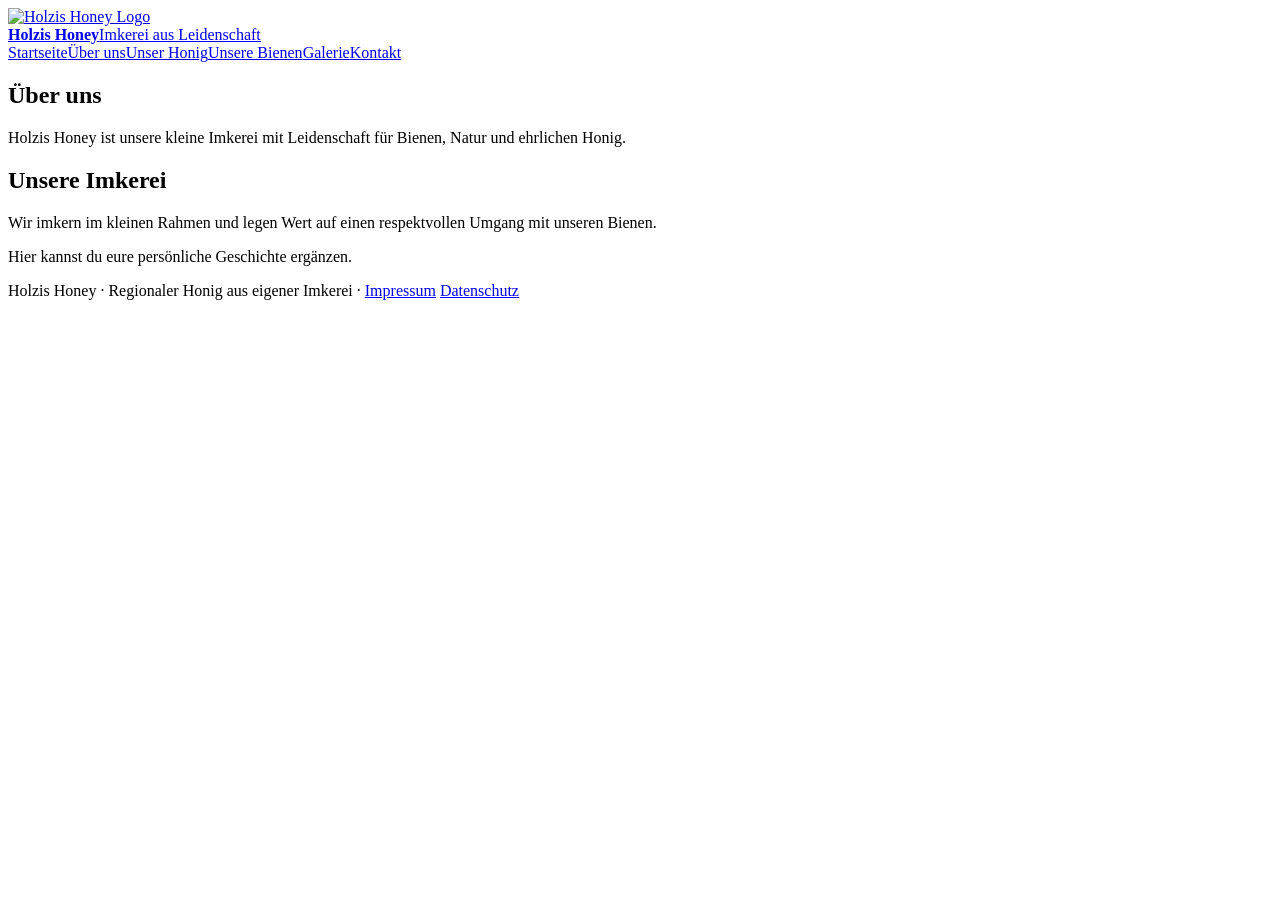
==== ueber-uns.html @ a1371056 "Add files via upload" ====
<!DOCTYPE html><html lang="de"><head><meta charset="UTF-8"><meta name="viewport" content="width=device-width, initial-scale=1.0"><title>Über uns – Holzis Honey</title><link rel="stylesheet" href="css/style.css"></head><body>
<header><a class="logo-wrap" href="index.html"><img src="bilder/logo-holzis-honey.png" alt="Holzis Honey Logo"><div class="logo-text"><strong>Holzis Honey</strong><span>Imkerei aus Leidenschaft</span></div></a><nav><a href="index.html">Startseite</a><a href="ueber-uns.html">Über uns</a><a href="honig.html">Unser Honig</a><a href="bienen.html">Unsere Bienen</a><a href="galerie.html">Galerie</a><a class="btn" href="kontakt.html">Kontakt</a></nav></header>
<section class="page-hero"><h1>Über uns</h1><p>Holzis Honey ist unsere kleine Imkerei mit Leidenschaft für Bienen, Natur und ehrlichen Honig.</p></section><section class="content-grid"><div class="content-img img-ueber"></div><div class="panel"><h2>Unsere Imkerei</h2><p>Wir imkern im kleinen Rahmen und legen Wert auf einen respektvollen Umgang mit unseren Bienen.</p><p>Hier kannst du eure persönliche Geschichte ergänzen.</p></div></section>
<footer>Holzis Honey · Regionaler Honig aus eigener Imkerei · <a href="impressum.html">Impressum</a> <a href="datenschutz.html">Datenschutz</a></footer></body></html>
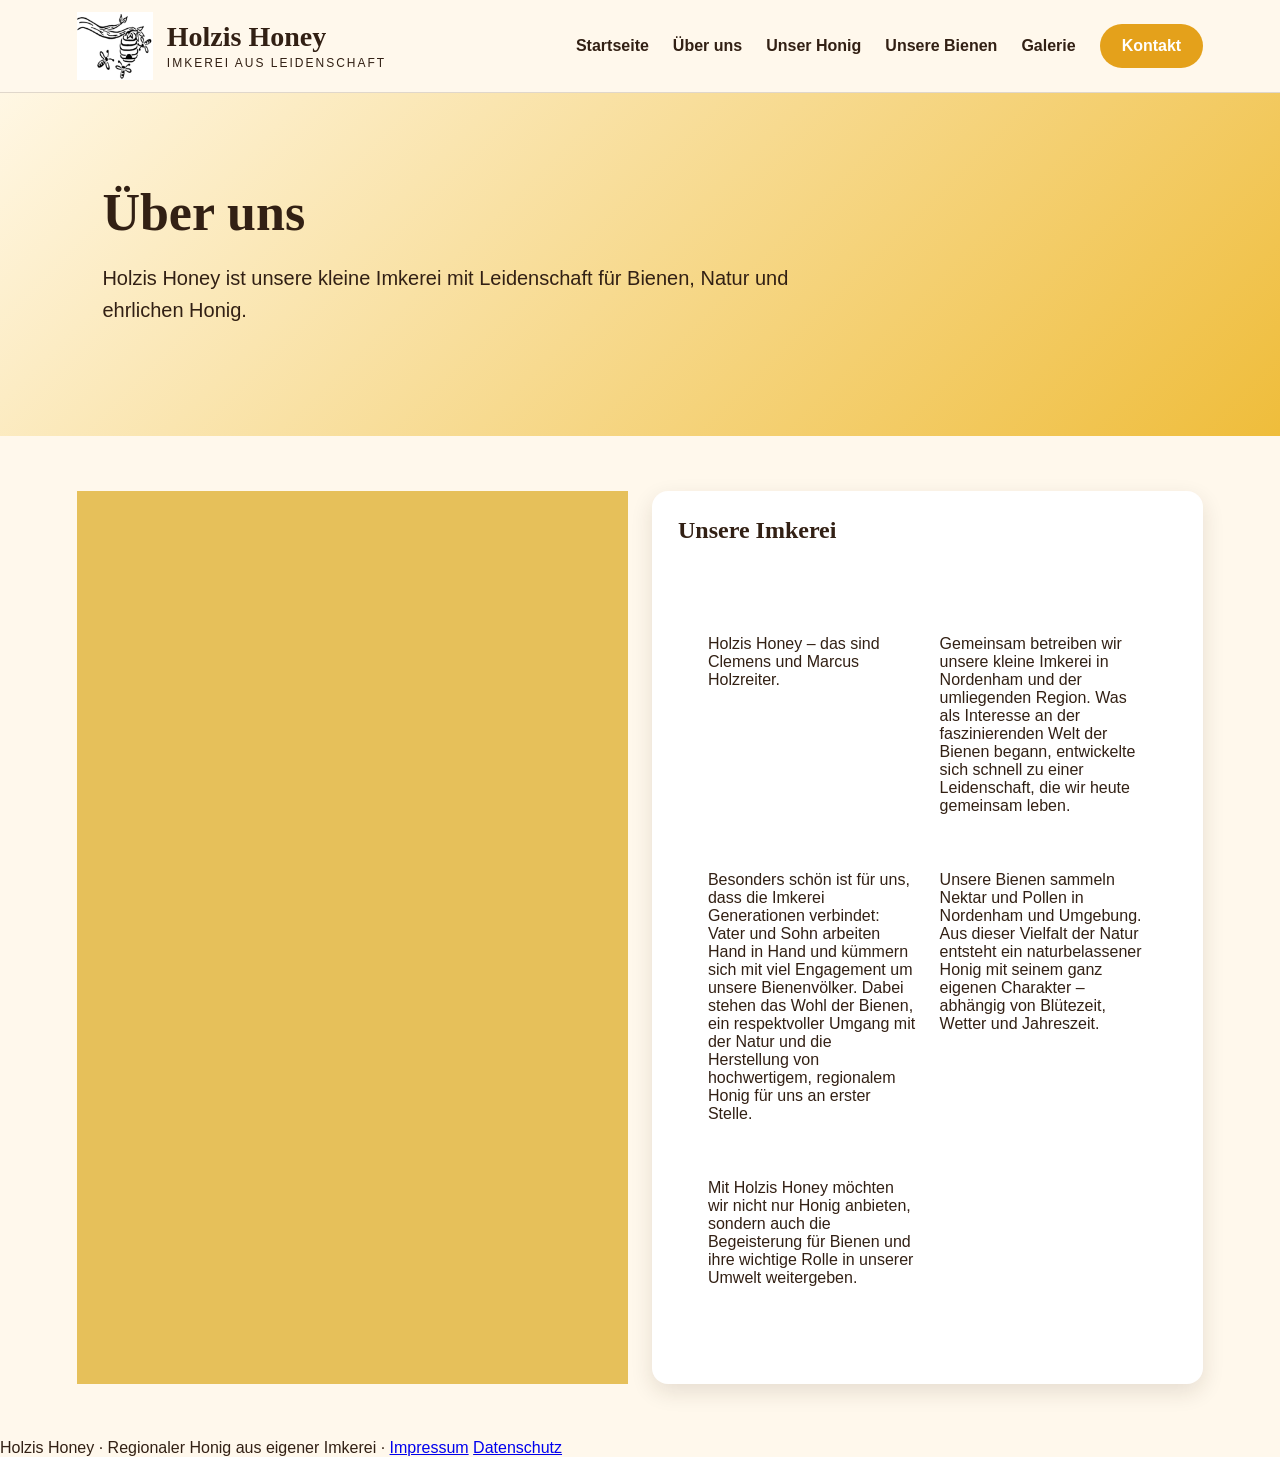
==== commit 15f8f362: "Add files via upload" ====
--- a/ueber-uns.html
+++ b/ueber-uns.html
@@ -1,4 +1,33 @@
 <!DOCTYPE html><html lang="de"><head><meta charset="UTF-8"><meta name="viewport" content="width=device-width, initial-scale=1.0"><title>Über uns – Holzis Honey</title><link rel="stylesheet" href="css/style.css"></head><body>
 <header><a class="logo-wrap" href="index.html"><img src="bilder/logo-holzis-honey.png" alt="Holzis Honey Logo"><div class="logo-text"><strong>Holzis Honey</strong><span>Imkerei aus Leidenschaft</span></div></a><nav><a href="index.html">Startseite</a><a href="ueber-uns.html">Über uns</a><a href="honig.html">Unser Honig</a><a href="bienen.html">Unsere Bienen</a><a href="galerie.html">Galerie</a><a class="btn" href="kontakt.html">Kontakt</a></nav></header>
-<section class="page-hero"><h1>Über uns</h1><p>Holzis Honey ist unsere kleine Imkerei mit Leidenschaft für Bienen, Natur und ehrlichen Honig.</p></section><section class="content-grid"><div class="content-img img-ueber"></div><div class="panel"><h2>Unsere Imkerei</h2><p>Wir imkern im kleinen Rahmen und legen Wert auf einen respektvollen Umgang mit unseren Bienen.</p><p>Hier kannst du eure persönliche Geschichte ergänzen.</p></div></section>
+<section class="page-hero"><h1>Über uns</h1><p>Holzis Honey ist unsere kleine Imkerei mit Leidenschaft für Bienen, Natur und ehrlichen Honig.</p></section><section class="content-grid"><div class="content-img img-ueber"></div><div class="panel"><h2>Unsere Imkerei</h2><section class="content-grid">
+    <p>
+      Holzis Honey – das sind Clemens und Marcus Holzreiter.
+    </p>
+
+    <p>
+      Gemeinsam betreiben wir unsere kleine Imkerei in Nordenham und der umliegenden Region.
+      Was als Interesse an der faszinierenden Welt der Bienen begann, entwickelte sich schnell
+      zu einer Leidenschaft, die wir heute gemeinsam leben.
+    </p>
+
+    <p>
+      Besonders schön ist für uns, dass die Imkerei Generationen verbindet:
+      Vater und Sohn arbeiten Hand in Hand und kümmern sich mit viel Engagement um unsere Bienenvölker.
+      Dabei stehen das Wohl der Bienen, ein respektvoller Umgang mit der Natur und die Herstellung
+      von hochwertigem, regionalem Honig für uns an erster Stelle.
+    </p>
+
+    <p>
+      Unsere Bienen sammeln Nektar und Pollen in Nordenham und Umgebung.
+      Aus dieser Vielfalt der Natur entsteht ein naturbelassener Honig mit seinem ganz eigenen Charakter –
+      abhängig von Blütezeit, Wetter und Jahreszeit.
+    </p>
+
+    <p>
+      Mit Holzis Honey möchten wir nicht nur Honig anbieten, sondern auch die Begeisterung für Bienen
+      und ihre wichtige Rolle in unserer Umwelt weitergeben.
+    </p>
+  </div>
+</section></div></section>
 <footer>Holzis Honey · Regionaler Honig aus eigener Imkerei · <a href="impressum.html">Impressum</a> <a href="datenschutz.html">Datenschutz</a></footer></body></html>
--- a/css/style.css
+++ b/css/style.css
@@ -0,0 +1,369 @@
+:root {
+  --honey: #e4a11b;
+  --honey-dark: #a96905;
+  --brown: #322014;
+  --cream: #fff8ec;
+  --green: #20361e;
+}
+
+* {
+  box-sizing: border-box;
+}
+
+body {
+  margin: 0;
+  font-family: Arial, sans-serif;
+  background: var(--cream);
+  color: var(--brown);
+}
+
+/* Header / Navigation */
+header {
+  background: rgba(255, 248, 236, .96);
+  border-bottom: 1px solid rgba(50, 32, 20, .15);
+  padding: 12px 6%;
+  display: flex;
+  justify-content: space-between;
+  align-items: center;
+  position: sticky;
+  top: 0;
+  z-index: 10;
+}
+
+.logo-wrap {
+  display: flex;
+  align-items: center;
+  gap: 14px;
+  text-decoration: none;
+  color: var(--brown);
+}
+
+.logo-wrap img {
+  width: 76px;
+  height: auto;
+}
+
+.logo-text strong {
+  display: block;
+  font-family: Georgia, serif;
+  font-size: 28px;
+}
+
+.logo-text span {
+  font-size: 12px;
+  letter-spacing: 2px;
+  text-transform: uppercase;
+}
+
+nav {
+  display: flex;
+  gap: 24px;
+  align-items: center;
+}
+
+nav a {
+  color: var(--brown);
+  text-decoration: none;
+  font-weight: 600;
+}
+
+nav a:hover {
+  color: var(--honey-dark);
+}
+
+.btn {
+  display: inline-block;
+  padding: 13px 22px;
+  border-radius: 999px;
+  background: var(--honey);
+  color: white;
+  text-decoration: none;
+  font-weight: bold;
+  border: 0;
+  cursor: pointer;
+}
+
+/* Startseite */
+.hero {
+  min-height: 620px;
+  display: grid;
+  grid-template-columns: 1fr 1fr;
+  align-items: center;
+  padding: 70px 8%;
+  background:
+    linear-gradient(90deg, rgba(255, 248, 236, .95), rgba(255, 248, 236, .55), rgba(255, 248, 236, .15)),
+    url('../bilder/hero.jpg'),
+    linear-gradient(180deg, #ffe7a3, #e7c327 48%, #63722b);
+  background-size: cover;
+  background-position: center;
+}
+
+.hero h1 {
+  font-family: Georgia, serif;
+  font-size: clamp(54px, 7vw, 98px);
+  line-height: 1;
+  margin: 0 0 10px;
+}
+
+.script {
+  font-family: Georgia, serif;
+  font-style: italic;
+  font-size: 31px;
+  color: var(--honey-dark);
+  margin: 0 0 24px;
+}
+
+.hero p {
+  font-size: 21px;
+  line-height: 1.55;
+  max-width: 560px;
+}
+
+/* Unterseiten */
+.page-hero {
+  padding: 90px 8%;
+  background: linear-gradient(135deg, #fff7e4, #efbd3b);
+}
+
+.page-hero h1 {
+  font-family: Georgia, serif;
+  font-size: 52px;
+  margin: 0 0 12px;
+}
+
+.page-hero p {
+  max-width: 720px;
+  font-size: 20px;
+  line-height: 1.6;
+}
+
+/* Werte / Icons */
+.values {
+  display: grid;
+  grid-template-columns: repeat(5, 1fr);
+  gap: 24px;
+  padding: 42px 6%;
+  background: white;
+  text-align: center;
+}
+
+.value img {
+  width: 48px;
+  height: 48px;
+  margin-bottom: 8px;
+}
+
+.value h3 {
+  margin: 8px 0;
+}
+
+/* Layouts */
+.cards,
+.content-grid,
+.gallery {
+  padding: 55px 6%;
+  display: grid;
+  gap: 24px;
+}
+
+.cards {
+  grid-template-columns: repeat(4, 1fr);
+}
+
+.content-grid {
+  grid-template-columns: 1fr 1fr;
+  align-items: stretch;
+}
+
+.gallery {
+  grid-template-columns: repeat(3, 1fr);
+}
+
+/* Karten / Boxen */
+.card,
+.panel {
+  background: white;
+  border-radius: 16px;
+  overflow: hidden;
+  box-shadow: 0 8px 22px rgba(50, 32, 20, .12);
+}
+
+.card-img,
+.gallery-img,
+.content-img {
+  min-height: 230px;
+  background-size: cover;
+  background-position: center;
+  background-color: #e6c05a;
+}
+
+.card-body,
+.panel {
+  padding: 26px;
+}
+
+.card h2,
+.panel h2 {
+  font-family: Georgia, serif;
+  margin-top: 0;
+}
+
+.card a {
+  color: var(--honey-dark);
+  font-weight: bold;
+}
+
+/* Kontaktseite: Bild rechts so hoch wie das Kontaktformular, Karte darunter */
+.contact-left {
+  display: flex;
+  flex-direction: column;
+}
+
+.right-column {
+  display: flex;
+  flex-direction: column;
+  gap: 24px;
+}
+
+.right-column .content-img {
+  flex: 1;
+  min-height: 100%;
+}
+
+.location-section {
+    padding: 20px 6% 60px 6%;
+}
+
+.map-title {
+    text-align: center;
+    font-family: Georgia, serif;
+    font-size: 36px;
+    margin-bottom: 25px;
+    color: var(--brown);
+}
+
+.map-title::after {
+    content: "";
+    display: block;
+    width: 140px;
+    height: 3px;
+    background: var(--honey);
+    margin: 12px auto 0;
+    border-radius: 3px;
+}
+
+.map {
+    width: 100%;
+    max-width: 1200px;
+    margin: 0 auto;
+}
+
+.map iframe {
+    width: 100%;
+    height: 450px;
+    border: 0;
+    border-radius: 16px;
+
+/* Bilder */
+.img-ueber {
+  background-image: url('../bilder/ueber-uns.jpg'), linear-gradient(180deg, #f4cf33, #5d7028);
+}
+
+.img-honig {
+  background-image: url('../bilder/honig.jpg'), linear-gradient(135deg, #f4c242, #8a4a09);
+}
+
+.img-bienen {
+  background-image: url('../bilder/bienen.jpg'), linear-gradient(135deg, #eaf4d3, #617b2e);
+}
+
+.img-imkerei {
+  background-image: url('../bilder/imkerei.jpg'), linear-gradient(180deg, #f7da54, #476024);
+}
+
+.img-kontakt {
+  background-image: url('../bilder/kontakt.jpg'), linear-gradient(135deg, #e7c327, #506727);
+}
+
+.img-g1 {
+  background-image: url('../bilder/galerie1.jpg'), linear-gradient(135deg, #f5d44e, #61722e);
+}
+
+.img-g2 {
+  background-image: url('../bilder/galerie2.jpg'), linear-gradient(135deg, #f5c242, #7c4a13);
+}
+
+.img-g3 {
+  background-image: url('../bilder/galerie3.jpg'), linear-gradient(135deg, #eaf4d3, #617b2e);
+}
+
+/* Textseiten */
+.text-section {
+  padding: 55px 8%;
+  line-height: 1.75;
+  font-size: 18px;
+}
+
+/* Formular */
+form {
+  display: grid;
+  gap: 14px;
+}
+
+input,
+textarea {
+  width: 100%;
+  padding: 14px;
+  border: 1px solid #d8c4a0;
+  border-radius: 8px;
+  font-size: 16px;
+}
+
+textarea {
+  min-height: 150px;
+}
+
+/* Footer */
+footer {
+  padding: 30px 6%;
+  background: var(--brown);
+  color: white;
+  text-align: center;
+}
+
+footer a {
+  color: #ffd064;
+  margin: 0 8px;
+}
+
+/* Mobil */
+@media (max-width: 950px) {
+  header,
+  nav {
+    flex-direction: column;
+  }
+
+  nav {
+    gap: 14px;
+  }
+
+  .hero,
+  .content-grid,
+  .cards,
+  .gallery,
+  .values {
+    grid-template-columns: 1fr;
+  }
+
+  .hero {
+    text-align: center;
+  }
+
+  .right-column .content-img {
+    min-height: 320px;
+  }
+
+  .map iframe {
+    height: 300px;
+  }
+}
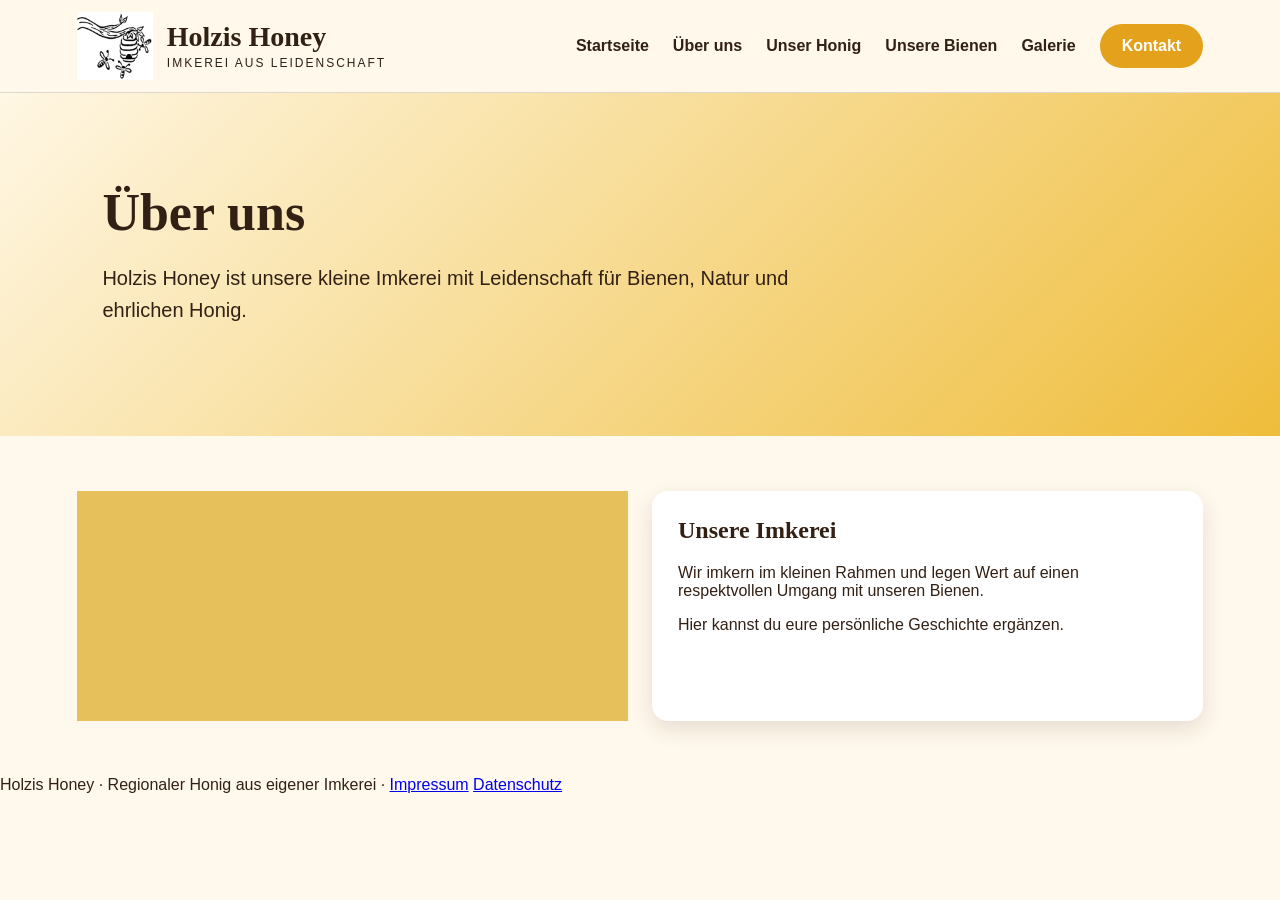
==== commit 14588a63: "Update ueber-uns.html" ====
--- a/ueber-uns.html
+++ b/ueber-uns.html
@@ -1,33 +1,4 @@
 <!DOCTYPE html><html lang="de"><head><meta charset="UTF-8"><meta name="viewport" content="width=device-width, initial-scale=1.0"><title>Über uns – Holzis Honey</title><link rel="stylesheet" href="css/style.css"></head><body>
 <header><a class="logo-wrap" href="index.html"><img src="bilder/logo-holzis-honey.png" alt="Holzis Honey Logo"><div class="logo-text"><strong>Holzis Honey</strong><span>Imkerei aus Leidenschaft</span></div></a><nav><a href="index.html">Startseite</a><a href="ueber-uns.html">Über uns</a><a href="honig.html">Unser Honig</a><a href="bienen.html">Unsere Bienen</a><a href="galerie.html">Galerie</a><a class="btn" href="kontakt.html">Kontakt</a></nav></header>
-<section class="page-hero"><h1>Über uns</h1><p>Holzis Honey ist unsere kleine Imkerei mit Leidenschaft für Bienen, Natur und ehrlichen Honig.</p></section><section class="content-grid"><div class="content-img img-ueber"></div><div class="panel"><h2>Unsere Imkerei</h2><section class="content-grid">
-    <p>
-      Holzis Honey – das sind Clemens und Marcus Holzreiter.
-    </p>
-
-    <p>
-      Gemeinsam betreiben wir unsere kleine Imkerei in Nordenham und der umliegenden Region.
-      Was als Interesse an der faszinierenden Welt der Bienen begann, entwickelte sich schnell
-      zu einer Leidenschaft, die wir heute gemeinsam leben.
-    </p>
-
-    <p>
-      Besonders schön ist für uns, dass die Imkerei Generationen verbindet:
-      Vater und Sohn arbeiten Hand in Hand und kümmern sich mit viel Engagement um unsere Bienenvölker.
-      Dabei stehen das Wohl der Bienen, ein respektvoller Umgang mit der Natur und die Herstellung
-      von hochwertigem, regionalem Honig für uns an erster Stelle.
-    </p>
-
-    <p>
-      Unsere Bienen sammeln Nektar und Pollen in Nordenham und Umgebung.
-      Aus dieser Vielfalt der Natur entsteht ein naturbelassener Honig mit seinem ganz eigenen Charakter –
-      abhängig von Blütezeit, Wetter und Jahreszeit.
-    </p>
-
-    <p>
-      Mit Holzis Honey möchten wir nicht nur Honig anbieten, sondern auch die Begeisterung für Bienen
-      und ihre wichtige Rolle in unserer Umwelt weitergeben.
-    </p>
-  </div>
-</section></div></section>
-<footer>Holzis Honey · Regionaler Honig aus eigener Imkerei · <a href="impressum.html">Impressum</a> <a href="datenschutz.html">Datenschutz</a></footer></body></html>+<section class="page-hero"><h1>Über uns</h1><p>Holzis Honey ist unsere kleine Imkerei mit Leidenschaft für Bienen, Natur und ehrlichen Honig.</p></section><section class="content-grid"><div class="content-img img-ueber"></div><div class="panel"><h2>Unsere Imkerei</h2><p>Wir imkern im kleinen Rahmen und legen Wert auf einen respektvollen Umgang mit unseren Bienen.</p><p>Hier kannst du eure persönliche Geschichte ergänzen.</p></div></section>
+<footer>Holzis Honey · Regionaler Honig aus eigener Imkerei · <a href="impressum.html">Impressum</a> <a href="datenschutz.html">Datenschutz</a></footer></body></html>
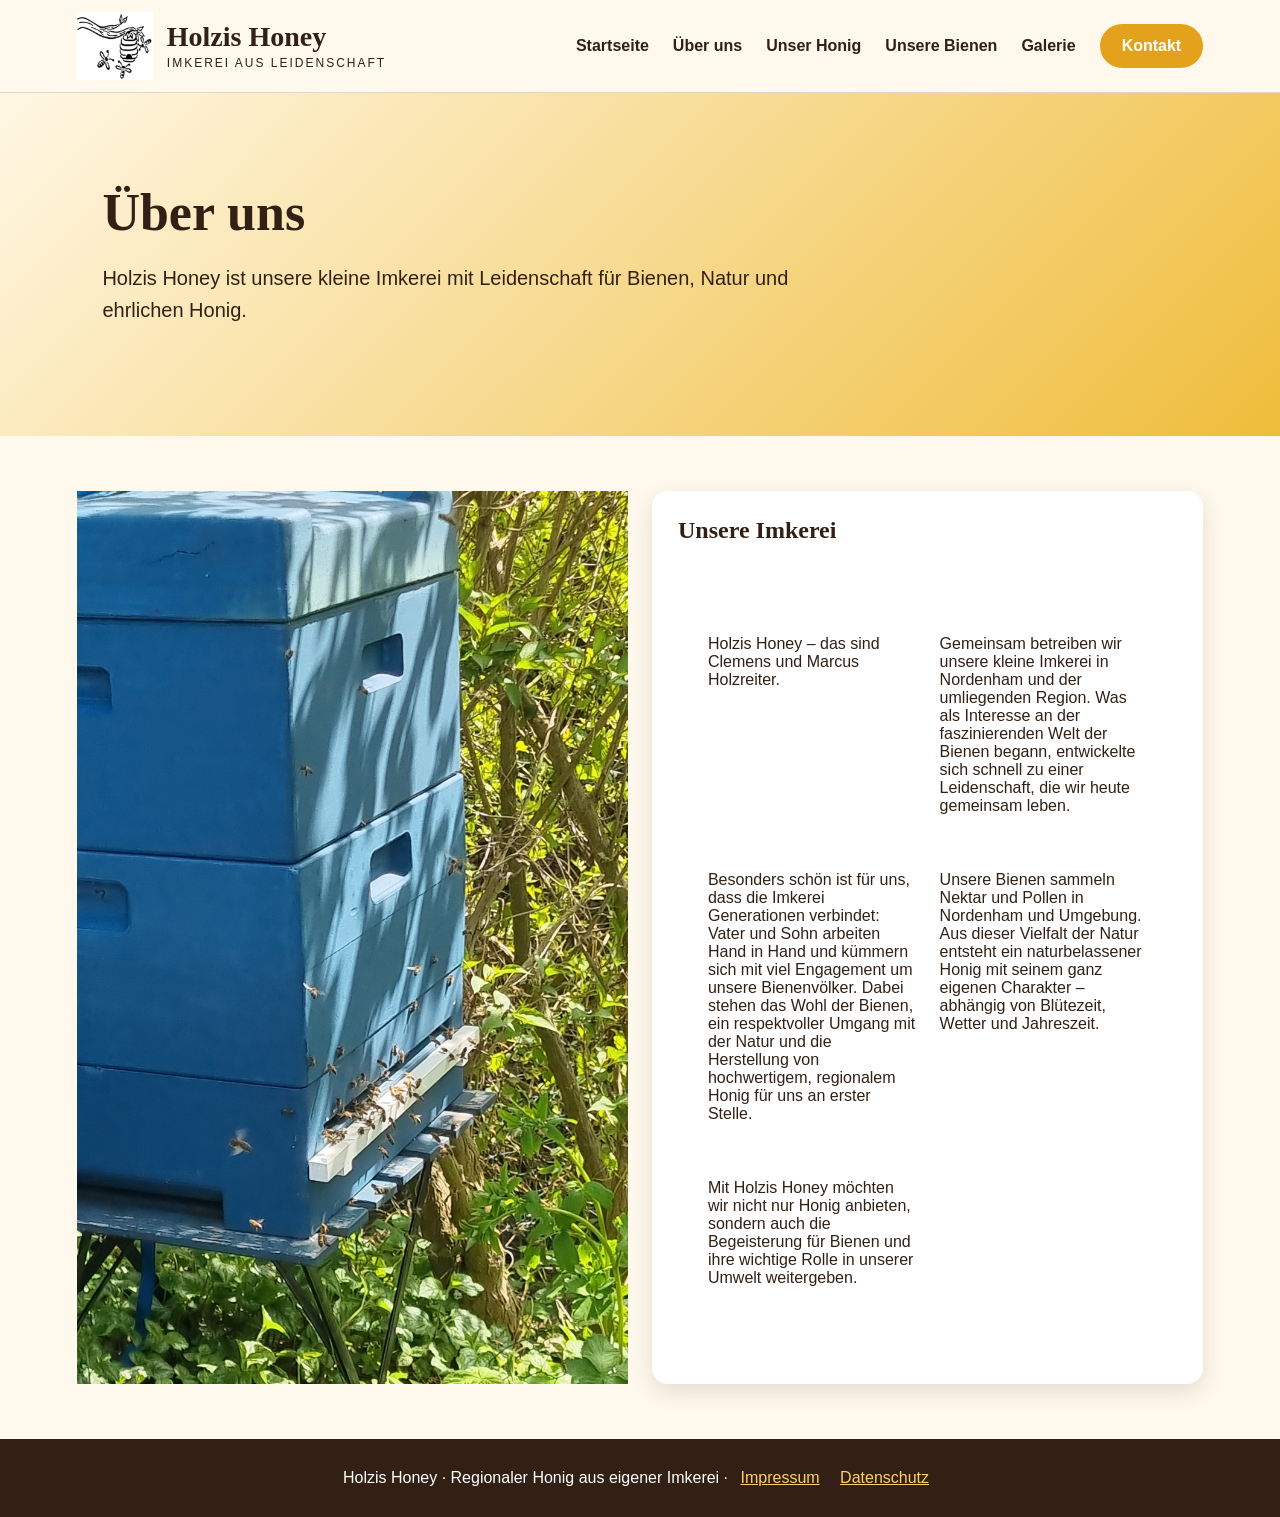
==== commit 3b4deb4d: "Add files via upload" ====
--- a/ueber-uns.html
+++ b/ueber-uns.html
@@ -1,4 +1,33 @@
 <!DOCTYPE html><html lang="de"><head><meta charset="UTF-8"><meta name="viewport" content="width=device-width, initial-scale=1.0"><title>Über uns – Holzis Honey</title><link rel="stylesheet" href="css/style.css"></head><body>
 <header><a class="logo-wrap" href="index.html"><img src="bilder/logo-holzis-honey.png" alt="Holzis Honey Logo"><div class="logo-text"><strong>Holzis Honey</strong><span>Imkerei aus Leidenschaft</span></div></a><nav><a href="index.html">Startseite</a><a href="ueber-uns.html">Über uns</a><a href="honig.html">Unser Honig</a><a href="bienen.html">Unsere Bienen</a><a href="galerie.html">Galerie</a><a class="btn" href="kontakt.html">Kontakt</a></nav></header>
-<section class="page-hero"><h1>Über uns</h1><p>Holzis Honey ist unsere kleine Imkerei mit Leidenschaft für Bienen, Natur und ehrlichen Honig.</p></section><section class="content-grid"><div class="content-img img-ueber"></div><div class="panel"><h2>Unsere Imkerei</h2><p>Wir imkern im kleinen Rahmen und legen Wert auf einen respektvollen Umgang mit unseren Bienen.</p><p>Hier kannst du eure persönliche Geschichte ergänzen.</p></div></section>
-<footer>Holzis Honey · Regionaler Honig aus eigener Imkerei · <a href="impressum.html">Impressum</a> <a href="datenschutz.html">Datenschutz</a></footer></body></html>
+<section class="page-hero"><h1>Über uns</h1><p>Holzis Honey ist unsere kleine Imkerei mit Leidenschaft für Bienen, Natur und ehrlichen Honig.</p></section><section class="content-grid"><div class="content-img img-ueber"></div><div class="panel"><h2>Unsere Imkerei</h2><section class="content-grid">
+    <p>
+      Holzis Honey – das sind Clemens und Marcus Holzreiter.
+    </p>
+
+    <p>
+      Gemeinsam betreiben wir unsere kleine Imkerei in Nordenham und der umliegenden Region.
+      Was als Interesse an der faszinierenden Welt der Bienen begann, entwickelte sich schnell
+      zu einer Leidenschaft, die wir heute gemeinsam leben.
+    </p>
+
+    <p>
+      Besonders schön ist für uns, dass die Imkerei Generationen verbindet:
+      Vater und Sohn arbeiten Hand in Hand und kümmern sich mit viel Engagement um unsere Bienenvölker.
+      Dabei stehen das Wohl der Bienen, ein respektvoller Umgang mit der Natur und die Herstellung
+      von hochwertigem, regionalem Honig für uns an erster Stelle.
+    </p>
+
+    <p>
+      Unsere Bienen sammeln Nektar und Pollen in Nordenham und Umgebung.
+      Aus dieser Vielfalt der Natur entsteht ein naturbelassener Honig mit seinem ganz eigenen Charakter –
+      abhängig von Blütezeit, Wetter und Jahreszeit.
+    </p>
+
+    <p>
+      Mit Holzis Honey möchten wir nicht nur Honig anbieten, sondern auch die Begeisterung für Bienen
+      und ihre wichtige Rolle in unserer Umwelt weitergeben.
+    </p>
+  </div>
+</section></div></section>
+<footer>Holzis Honey · Regionaler Honig aus eigener Imkerei · <a href="impressum.html">Impressum</a> <a href="datenschutz.html">Datenschutz</a></footer></body></html>
--- a/css/style.css
+++ b/css/style.css
@@ -230,39 +230,20 @@
   min-height: 100%;
 }
 
-.location-section {
-    padding: 20px 6% 60px 6%;
-}
-
-.map-title {
-    text-align: center;
-    font-family: Georgia, serif;
-    font-size: 36px;
-    margin-bottom: 25px;
-    color: var(--brown);
-}
-
-.map-title::after {
-    content: "";
-    display: block;
-    width: 140px;
-    height: 3px;
-    background: var(--honey);
-    margin: 12px auto 0;
-    border-radius: 3px;
-}
-
 .map {
-    width: 100%;
-    max-width: 1200px;
-    margin: 0 auto;
+  width: 100%;
+  border-radius: 16px;
+  overflow: hidden;
+  box-shadow: 0 8px 22px rgba(50, 32, 20, .12);
+  background: white;
 }
 
 .map iframe {
-    width: 100%;
-    height: 450px;
-    border: 0;
-    border-radius: 16px;
+  display: block;
+  width: 100%;
+  height: 350px;
+  border: 0;
+}
 
 /* Bilder */
 .img-ueber {
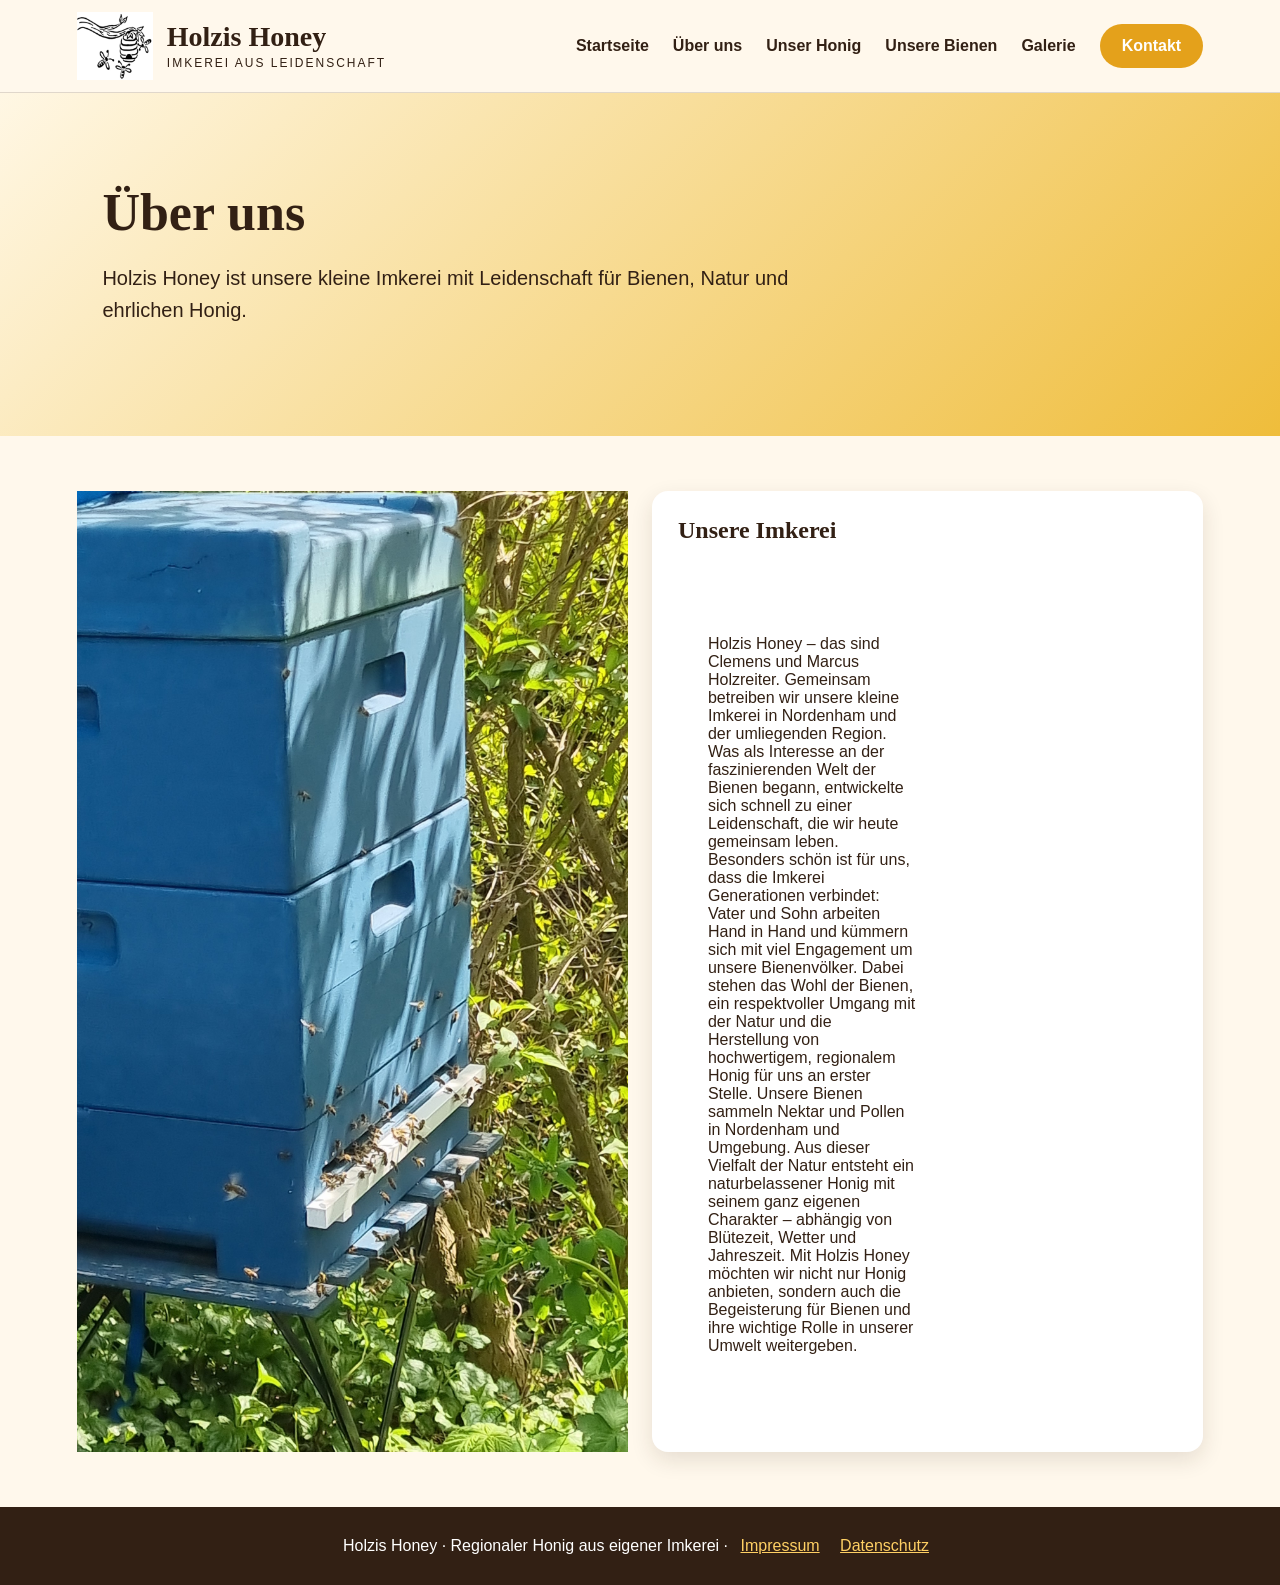
==== commit 2bbc1201: "Update ueber-uns.html" ====
--- a/ueber-uns.html
+++ b/ueber-uns.html
@@ -3,31 +3,20 @@
 <section class="page-hero"><h1>Über uns</h1><p>Holzis Honey ist unsere kleine Imkerei mit Leidenschaft für Bienen, Natur und ehrlichen Honig.</p></section><section class="content-grid"><div class="content-img img-ueber"></div><div class="panel"><h2>Unsere Imkerei</h2><section class="content-grid">
     <p>
       Holzis Honey – das sind Clemens und Marcus Holzreiter.
-    </p>
 
-    <p>
       Gemeinsam betreiben wir unsere kleine Imkerei in Nordenham und der umliegenden Region.
       Was als Interesse an der faszinierenden Welt der Bienen begann, entwickelte sich schnell
       zu einer Leidenschaft, die wir heute gemeinsam leben.
-    </p>
-
-    <p>
       Besonders schön ist für uns, dass die Imkerei Generationen verbindet:
       Vater und Sohn arbeiten Hand in Hand und kümmern sich mit viel Engagement um unsere Bienenvölker.
       Dabei stehen das Wohl der Bienen, ein respektvoller Umgang mit der Natur und die Herstellung
       von hochwertigem, regionalem Honig für uns an erster Stelle.
-    </p>
-
-    <p>
       Unsere Bienen sammeln Nektar und Pollen in Nordenham und Umgebung.
       Aus dieser Vielfalt der Natur entsteht ein naturbelassener Honig mit seinem ganz eigenen Charakter –
       abhängig von Blütezeit, Wetter und Jahreszeit.
-    </p>
-
-    <p>
       Mit Holzis Honey möchten wir nicht nur Honig anbieten, sondern auch die Begeisterung für Bienen
       und ihre wichtige Rolle in unserer Umwelt weitergeben.
     </p>
   </div>
 </section></div></section>
-<footer>Holzis Honey · Regionaler Honig aus eigener Imkerei · <a href="impressum.html">Impressum</a> <a href="datenschutz.html">Datenschutz</a></footer></body></html>+<footer>Holzis Honey · Regionaler Honig aus eigener Imkerei · <a href="impressum.html">Impressum</a> <a href="datenschutz.html">Datenschutz</a></footer></body></html>
